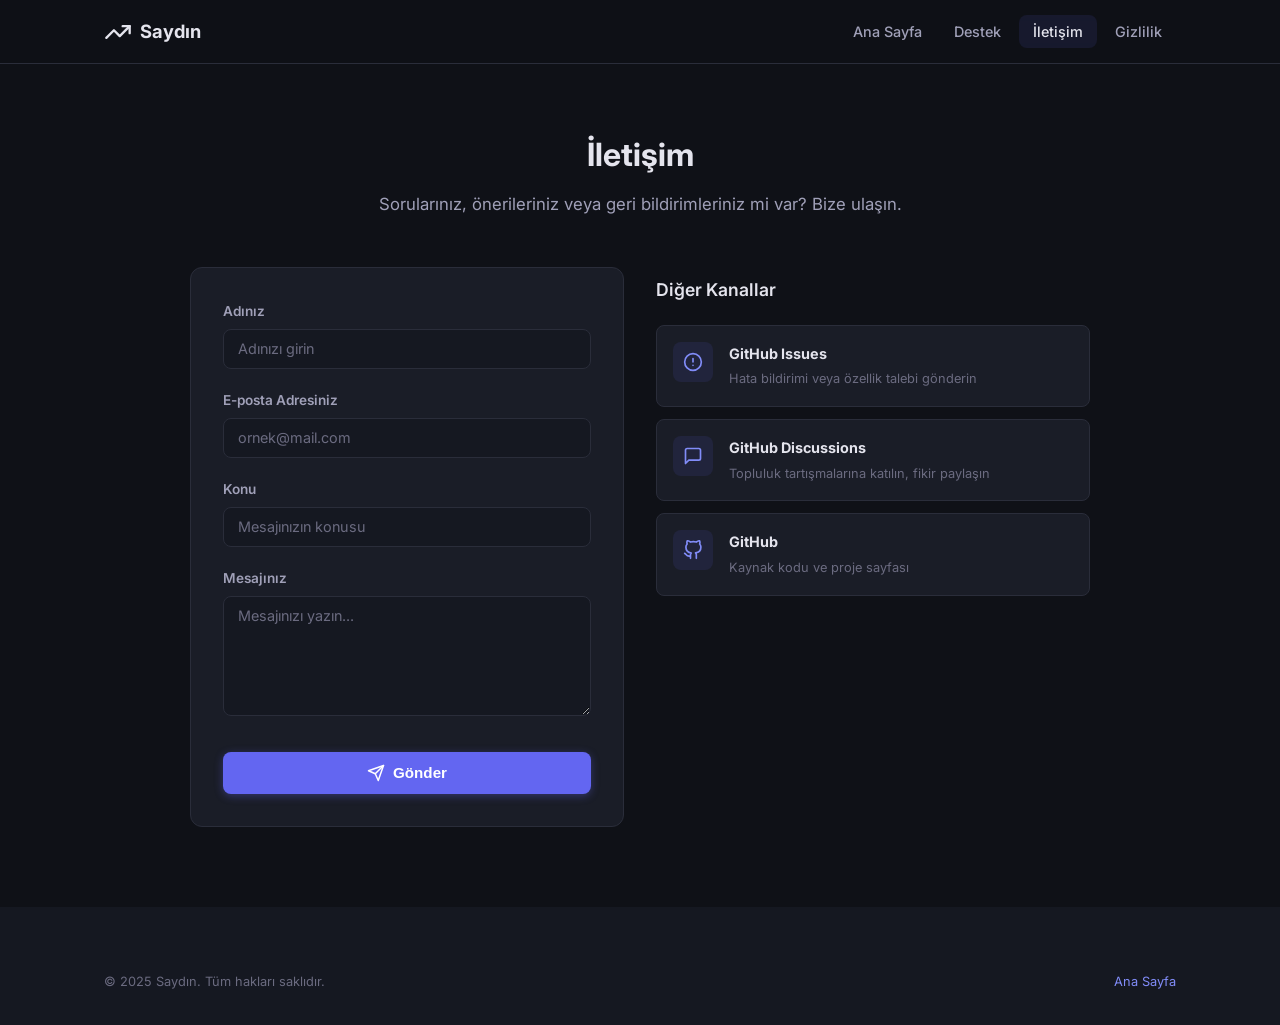
==== docs/contact.html @ 23b25874 "Fix typos and improve Turkish language consistency across documentation; add contact page with form " ====
<!DOCTYPE html>
<html lang="tr">
<head>
  <meta charset="UTF-8">
  <meta name="viewport" content="width=device-width, initial-scale=1.0">
  <title>İletişim — Saydın</title>
  <meta name="description" content="Saydın ile iletişime geçin. Sorularınız, önerileriniz ve geri bildirimleriniz için.">
  <link rel="stylesheet" href="css/style.css">
</head>
<body>

<nav class="navbar" role="navigation" aria-label="Ana navigasyon">
  <div class="container">
    <a href="index.html" class="nav-brand">
      <svg viewBox="0 0 24 24" fill="none" stroke="currentColor" stroke-width="2" stroke-linecap="round" stroke-linejoin="round"><polyline points="22 7 13.5 15.5 8.5 10.5 2 17"/><polyline points="16 7 22 7 22 13"/></svg>
      Saydın
    </a>
    <button class="nav-hamburger" aria-expanded="false" aria-label="Menü">
      <svg viewBox="0 0 24 24" fill="none" stroke="currentColor" stroke-width="2" stroke-linecap="round" stroke-linejoin="round"><line x1="3" y1="6" x2="21" y2="6"/><line x1="3" y1="12" x2="21" y2="12"/><line x1="3" y1="18" x2="21" y2="18"/></svg>
    </button>
    <ul class="nav-menu">
      <li><a href="index.html">Ana Sayfa</a></li>
      <li><a href="support.html">Destek</a></li>
      <li><a href="contact.html" class="active">İletişim</a></li>
      <li><a href="privacy-policy.html">Gizlilik</a></li>
    </ul>
  </div>
</nav>

<section class="contact">
  <div class="container">
    <div class="contact-header">
      <h1>İletişim</h1>
      <p>Sorularınız, önerileriniz veya geri bildirimleriniz mi var? Bize ulaşın.</p>
    </div>

    <div class="contact-grid">
      <!-- Form -->
      <div class="contact-form-card">
        <form id="contact-form" action="https://formspree.io/f/xzdyekjq" method="POST">
          <input type="hidden" name="_subject" id="form-subject" value="Saydın Contact Form">

          <div class="form-group">
            <label for="name">Adınız</label>
            <input type="text" id="name" name="name" required placeholder="Adınızı girin">
          </div>

          <div class="form-group">
            <label for="email">E-posta Adresiniz</label>
            <input type="email" id="email" name="email" required placeholder="ornek@mail.com">
          </div>

          <div class="form-group">
            <label for="subject">Konu</label>
            <input type="text" id="subject" name="subject" required placeholder="Mesajınızın konusu">
          </div>

          <div class="form-group">
            <label for="message">Mesajınız</label>
            <textarea id="message" name="message" rows="5" required placeholder="Mesajınızı yazın..."></textarea>
          </div>

          <button type="submit" class="btn btn-primary form-submit">
            <svg viewBox="0 0 24 24" fill="none" stroke="currentColor" stroke-width="2" stroke-linecap="round" stroke-linejoin="round"><line x1="22" y1="2" x2="11" y2="13"/><polygon points="22 2 15 22 11 13 2 9 22 2"/></svg>
            Gönder
          </button>

          <div id="form-status" class="form-status"></div>
        </form>
      </div>

      <!-- Kanallar -->
      <div class="contact-channels">
        <h3>Diğer Kanallar</h3>
        <div class="channel-list">
          <a href="https://github.com/cemililik/Saydin.Client/issues" target="_blank" rel="noopener" class="channel-item">
            <div class="channel-icon">
              <svg viewBox="0 0 24 24" fill="none" stroke="currentColor" stroke-width="2" stroke-linecap="round" stroke-linejoin="round"><circle cx="12" cy="12" r="10"/><line x1="12" y1="8" x2="12" y2="12"/><line x1="12" y1="16" x2="12.01" y2="16"/></svg>
            </div>
            <div class="channel-text">
              <strong>GitHub Issues</strong>
              <span>Hata bildirimi veya özellik talebi gönderin</span>
            </div>
          </a>

          <a href="https://github.com/cemililik/Saydin.Client/discussions" target="_blank" rel="noopener" class="channel-item">
            <div class="channel-icon">
              <svg viewBox="0 0 24 24" fill="none" stroke="currentColor" stroke-width="2" stroke-linecap="round" stroke-linejoin="round"><path d="M21 15a2 2 0 0 1-2 2H7l-4 4V5a2 2 0 0 1 2-2h14a2 2 0 0 1 2 2z"/></svg>
            </div>
            <div class="channel-text">
              <strong>GitHub Discussions</strong>
              <span>Topluluk tartışmalarına katılın, fikir paylaşın</span>
            </div>
          </a>

          <a href="https://github.com/cemililik/Saydin.Client" target="_blank" rel="noopener" class="channel-item">
            <div class="channel-icon">
              <svg viewBox="0 0 24 24" fill="none" stroke="currentColor" stroke-width="2" stroke-linecap="round" stroke-linejoin="round"><path d="M9 19c-5 1.5-5-2.5-7-3m14 6v-3.87a3.37 3.37 0 0 0-.94-2.61c3.14-.35 6.44-1.54 6.44-7A5.44 5.44 0 0 0 20 4.77 5.07 5.07 0 0 0 19.91 1S18.73.65 16 2.48a13.38 13.38 0 0 0-7 0C6.27.65 5.09 1 5.09 1A5.07 5.07 0 0 0 5 4.77a5.44 5.44 0 0 0-1.5 3.78c0 5.42 3.3 6.61 6.44 7A3.37 3.37 0 0 0 9 18.13V22"/></svg>
            </div>
            <div class="channel-text">
              <strong>GitHub</strong>
              <span>Kaynak kodu ve proje sayfası</span>
            </div>
          </a>
        </div>
      </div>
    </div>
  </div>
</section>

<footer class="footer">
  <div class="container">
    <div class="footer-bottom" style="margin-top:0; padding-top:0; border-top:none;">
      <span>&copy; 2025 Saydın. Tüm hakları saklıdır.</span>
      <span><a href="index.html">Ana Sayfa</a></span>
    </div>
  </div>
</footer>

<script src="js/main.js"></script>
</body>
</html>
---- docs/css/style.css ----
/* ============================================================
   Saydin — Site Stylesheet
   Dark-first, responsive, Inter font, Indigo accent
   ============================================================ */

/* --- Fonts ------------------------------------------------- */
@import url('https://fonts.googleapis.com/css2?family=Inter:wght@400;500;600;700&display=swap');

/* --- Design Tokens ----------------------------------------- */
:root {
  --primary: #6366f1;
  --primary-dark: #4f46e5;
  --primary-light: #818cf8;
  --accent: #f59e0b;
  --green: #22c55e;
  --red: #ef4444;

  --bg: #0f1117;
  --bg-alt: #151821;
  --bg-card: #1a1d27;
  --text: #e4e4ed;
  --text-secondary: #a0a0b8;
  --text-muted: #6b6b80;
  --border: #2a2d3a;

  --font: 'Inter', -apple-system, BlinkMacSystemFont, 'Segoe UI', Roboto, sans-serif;
  --max-width: 1120px;
  --radius: 12px;
  --radius-sm: 8px;
  --shadow: 0 1px 3px rgba(0,0,0,.2), 0 4px 12px rgba(0,0,0,.15);
  --shadow-lg: 0 4px 16px rgba(0,0,0,.25), 0 12px 40px rgba(0,0,0,.2);
  --transition: .25s cubic-bezier(.4,0,.2,1);
}

/* --- Reset ------------------------------------------------- */
*, *::before, *::after { margin: 0; padding: 0; box-sizing: border-box; }

html { scroll-behavior: smooth; }

body {
  font-family: var(--font);
  background: var(--bg);
  color: var(--text);
  line-height: 1.7;
  -webkit-font-smoothing: antialiased;
}

a { color: var(--primary-light); text-decoration: none; transition: color var(--transition); }
a:hover { color: var(--primary); }

img { max-width: 100%; height: auto; display: block; }

::selection { background: rgba(99,102,241,.3); color: #fff; }

/* --- Scrollbar --------------------------------------------- */
::-webkit-scrollbar { width: 6px; height: 6px; }
::-webkit-scrollbar-track { background: transparent; }
::-webkit-scrollbar-thumb { background: var(--border); border-radius: 3px; }
::-webkit-scrollbar-thumb:hover { background: var(--text-muted); }

/* --- Utilities --------------------------------------------- */
.container { max-width: var(--max-width); margin: 0 auto; padding: 0 1.5rem; }
.container-narrow { max-width: 720px; margin: 0 auto; padding: 0 1.5rem; }
.section { padding: 5rem 0; }
.section-alt { background: var(--bg-alt); }
.text-center { text-align: center; }
.text-gradient {
  background: linear-gradient(135deg, var(--primary), var(--accent));
  -webkit-background-clip: text;
  -webkit-text-fill-color: transparent;
  background-clip: text;
}
.sr-only {
  position: absolute; width: 1px; height: 1px; padding: 0;
  margin: -1px; overflow: hidden; clip: rect(0,0,0,0);
  white-space: nowrap; border-width: 0;
}

/* --- Section Header ---------------------------------------- */
.section-header { text-align: center; margin-bottom: 3.5rem; }
.section-header h2 { font-size: 2rem; font-weight: 700; margin-bottom: .75rem; }
.section-header p { color: var(--text-secondary); max-width: 560px; margin: 0 auto; font-size: 1.05rem; }

/* ============================================================
   NAVBAR
   ============================================================ */
.navbar {
  position: fixed; top: 0; left: 0; right: 0; z-index: 100;
  height: 64px;
  background: rgba(15,17,23,.85);
  backdrop-filter: blur(12px);
  -webkit-backdrop-filter: blur(12px);
  border-bottom: 1px solid var(--border);
  display: flex; align-items: center;
}
.navbar .container {
  display: flex; align-items: center; justify-content: space-between; width: 100%;
}
.nav-brand {
  display: flex; align-items: center; gap: .5rem;
  font-size: 1.15rem; font-weight: 700; color: var(--text);
  text-decoration: none;
}
.nav-brand:hover { color: var(--text); }
.nav-brand svg { width: 28px; height: 28px; }

.nav-menu { display: flex; align-items: center; gap: .25rem; list-style: none; }
.nav-menu a {
  padding: .5rem .875rem; border-radius: var(--radius-sm);
  color: var(--text-secondary); font-size: .9rem; font-weight: 500;
  transition: all var(--transition);
}
.nav-menu a:hover, .nav-menu a.active {
  color: var(--text); background: rgba(99,102,241,.1);
}

.nav-hamburger {
  display: none; background: none; border: none; cursor: pointer;
  color: var(--text); padding: .5rem;
}
.nav-hamburger svg { width: 24px; height: 24px; }

@media (max-width: 768px) {
  .nav-hamburger { display: flex; }
  .nav-menu {
    display: none; position: absolute; top: 64px; left: 0; right: 0;
    background: rgba(15,17,23,.97); backdrop-filter: blur(12px);
    flex-direction: column; padding: 1rem; gap: .25rem;
    border-bottom: 1px solid var(--border);
  }
  .nav-menu.open { display: flex; }
  .nav-menu a { width: 100%; padding: .75rem 1rem; }
}

/* ============================================================
   HERO
   ============================================================ */
.hero {
  text-align: center;
  padding: 10rem 1.5rem 6rem;
  position: relative; overflow: hidden;
}
.hero::before {
  content: ''; position: absolute; inset: 0;
  background: radial-gradient(circle at 50% 30%, rgba(99,102,241,.12), transparent 70%);
  pointer-events: none;
}
.hero-badge {
  display: inline-flex; align-items: center; gap: .5rem;
  padding: .375rem 1rem; border-radius: 999px;
  background: rgba(99,102,241,.1); border: 1px solid rgba(99,102,241,.25);
  font-size: .8rem; font-weight: 600; color: var(--primary-light);
  margin-bottom: 1.5rem;
}
.hero h1 {
  font-size: clamp(2.25rem, 5vw, 3.25rem);
  font-weight: 700; line-height: 1.2; margin-bottom: 1.25rem;
}
.hero-rotate {
  display: inline-block;
  transition: opacity .5s ease, transform .5s ease;
}
.hero-rotate.fade-out {
  opacity: 0;
  transform: translateY(-12px);
}
.hero-rotate.fade-in {
  opacity: 1;
  transform: translateY(0);
}
.hero .subtitle {
  color: var(--text-secondary); font-size: 1.15rem;
  max-width: 540px; margin: 0 auto 2.5rem;
}
.hero-actions {
  display: flex; gap: 1rem; justify-content: center; flex-wrap: wrap;
}

/* --- Buttons ----------------------------------------------- */
.btn {
  display: inline-flex; align-items: center; gap: .5rem;
  padding: .75rem 1.5rem; border-radius: var(--radius-sm);
  font-size: .95rem; font-weight: 600; border: none; cursor: pointer;
  transition: all var(--transition); text-decoration: none;
}
.btn-primary {
  background: var(--primary); color: #fff;
  box-shadow: 0 2px 8px rgba(99,102,241,.35);
}
.btn-primary:hover {
  background: var(--primary-dark); color: #fff;
  transform: translateY(-1px);
  box-shadow: 0 4px 16px rgba(99,102,241,.4);
}
.btn-secondary {
  background: var(--bg-card); color: var(--text);
  border: 1px solid var(--border);
}
.btn-secondary:hover {
  background: var(--bg-alt); color: var(--text);
  border-color: var(--primary); transform: translateY(-1px);
}
.btn svg { width: 18px; height: 18px; }

/* ============================================================
   FEATURE CARDS
   ============================================================ */
.features-grid {
  display: grid;
  grid-template-columns: repeat(3, 1fr);
  gap: 1.5rem;
}
.feature-card {
  background: var(--bg-card); border: 1px solid var(--border);
  border-radius: var(--radius); padding: 1.75rem;
  transition: all var(--transition);
}
.feature-card:hover {
  transform: translateY(-2px);
  box-shadow: var(--shadow);
  border-color: rgba(99,102,241,.3);
}
.feature-icon {
  width: 48px; height: 48px; border-radius: var(--radius-sm);
  background: rgba(99,102,241,.1);
  display: flex; align-items: center; justify-content: center;
  margin-bottom: 1rem; color: var(--primary-light);
}
.feature-icon svg { width: 24px; height: 24px; }
.feature-card h3 { font-size: 1.05rem; font-weight: 600; margin-bottom: .5rem; }
.feature-card p { color: var(--text-secondary); font-size: .9rem; margin: 0; }

@media (max-width: 900px) { .features-grid { grid-template-columns: repeat(2, 1fr); } }
@media (max-width: 560px) { .features-grid { grid-template-columns: 1fr; } }

/* ============================================================
   STATS ROW
   ============================================================ */
.stats-row {
  display: flex; justify-content: center; gap: 3rem; flex-wrap: wrap;
  padding: 3rem 0;
}
.stat-item { text-align: center; }
.stat-value {
  font-size: 2rem; font-weight: 700; color: var(--primary-light);
  line-height: 1.2;
}
.stat-label { color: var(--text-muted); font-size: .85rem; margin-top: .25rem; }

/* ============================================================
   HOW IT WORKS
   ============================================================ */
.steps-grid {
  display: grid; grid-template-columns: repeat(4, 1fr); gap: 2rem;
}
.step-card { text-align: center; }
.step-number {
  width: 40px; height: 40px; border-radius: 50%;
  background: rgba(99,102,241,.15); color: var(--primary-light);
  display: inline-flex; align-items: center; justify-content: center;
  font-size: 1rem; font-weight: 700; margin-bottom: 1rem;
}
.step-card h3 { font-size: .95rem; font-weight: 600; margin-bottom: .5rem; }
.step-card p { color: var(--text-secondary); font-size: .85rem; }

@media (max-width: 768px) { .steps-grid { grid-template-columns: repeat(2, 1fr); } }
@media (max-width: 480px) { .steps-grid { grid-template-columns: 1fr; } }

/* ============================================================
   CTA SECTION
   ============================================================ */
.cta-card {
  background: var(--bg-card); border: 1px solid var(--border);
  border-radius: var(--radius); padding: 3rem;
  max-width: 640px; margin: 0 auto; text-align: center;
}
.cta-card h2 { font-size: 1.75rem; font-weight: 700; margin-bottom: .75rem; }
.cta-card p { color: var(--text-secondary); margin-bottom: 2rem; }

/* ============================================================
   FOOTER
   ============================================================ */
.footer { background: var(--bg-alt); padding: 4rem 0 2rem; }
.footer-grid {
  display: grid; grid-template-columns: 2fr 1fr 1fr 1fr; gap: 2rem;
}
.footer-brand { max-width: 280px; }
.footer-brand-name {
  display: flex; align-items: center; gap: .5rem;
  font-size: 1.1rem; font-weight: 700; margin-bottom: .75rem; color: var(--text);
}
.footer-brand-name svg { width: 24px; height: 24px; }
.footer-brand p { color: var(--text-muted); font-size: .85rem; }
.footer-col h4 {
  font-size: .8rem; font-weight: 600; text-transform: uppercase;
  letter-spacing: .05em; color: var(--text-muted); margin-bottom: 1rem;
}
.footer-col a {
  display: block; color: var(--text-secondary); font-size: .9rem;
  padding: .25rem 0; transition: color var(--transition);
}
.footer-col a:hover { color: var(--text); }
.footer-bottom {
  display: flex; justify-content: space-between; align-items: center;
  margin-top: 3rem; padding-top: 1.5rem; border-top: 1px solid var(--border);
  font-size: .8rem; color: var(--text-muted);
}

@media (max-width: 768px) {
  .footer-grid { grid-template-columns: 1fr 1fr; }
  .footer-brand { grid-column: span 2; max-width: 100%; }
  .footer-bottom { flex-direction: column; gap: .5rem; text-align: center; }
}
@media (max-width: 480px) {
  .footer-grid { grid-template-columns: 1fr; }
  .footer-brand { grid-column: span 1; }
}

/* ============================================================
   LEGAL PAGES (Privacy, Terms, Support)
   ============================================================ */
.legal-page { padding: 8rem 0 5rem; }
.legal-page .back {
  display: inline-flex; align-items: center; gap: .375rem;
  font-size: .9rem; color: var(--text-secondary); margin-bottom: 2rem;
}
.legal-page .back:hover { color: var(--primary-light); }
.legal-page h1 { font-size: 2rem; font-weight: 700; margin-bottom: .5rem; }
.legal-page .updated {
  color: var(--text-muted); font-size: .875rem;
  padding-bottom: 1.5rem; border-bottom: 1px solid var(--border);
  margin-bottom: 2rem;
}
.legal-page h2 {
  font-size: 1.15rem; font-weight: 600; margin-top: 2.5rem; margin-bottom: .75rem;
  color: var(--primary-light);
}
.legal-page p, .legal-page li { color: var(--text-secondary); margin-bottom: .75rem; }
.legal-page ul { padding-left: 1.5rem; }
.legal-page li { margin-bottom: .5rem; }
.legal-page table { width: 100%; border-collapse: collapse; margin: 1rem 0; }
.legal-page th, .legal-page td {
  text-align: left; padding: .625rem .75rem;
  border-bottom: 1px solid var(--border); font-size: .9rem;
}
.legal-page th { color: var(--text); font-weight: 600; }
.legal-page td { color: var(--text-secondary); }

.highlight-box {
  background: var(--bg-card); border: 1px solid var(--border);
  border-radius: var(--radius-sm); padding: 1rem 1.25rem;
  margin: 1rem 0;
}
.highlight-box strong { color: var(--text); }

/* FAQ */
.faq-item {
  background: var(--bg-card); border: 1px solid var(--border);
  border-radius: var(--radius-sm); padding: 1.25rem 1.5rem; margin: .75rem 0;
  transition: border-color var(--transition);
}
.faq-item:hover { border-color: rgba(99,102,241,.3); }
.faq-item strong { color: var(--text); display: block; margin-bottom: .5rem; font-size: .95rem; }
.faq-item p { margin: 0; font-size: .9rem; }

/* Contact card */
.contact-card {
  background: var(--bg-card); border: 1px solid var(--border);
  border-radius: var(--radius); padding: 2rem; text-align: center;
  margin: 1.5rem 0;
}
.contact-card .email {
  display: inline-block; margin-top: .75rem;
  font-size: 1.15rem; font-weight: 600; color: var(--primary-light);
}

/* ============================================================
   CONTACT PAGE
   ============================================================ */
.contact { padding: 8rem 0 5rem; }
.contact-header { text-align: center; margin-bottom: 3rem; }
.contact-header h1 { font-size: 2rem; font-weight: 700; margin-bottom: .5rem; }
.contact-header p { color: var(--text-secondary); font-size: 1.05rem; }

.contact-grid {
  display: grid; grid-template-columns: 1fr 1fr; gap: 2rem;
  max-width: 900px; margin: 0 auto;
}

.contact-form-card {
  background: var(--bg-card); border: 1px solid var(--border);
  border-radius: var(--radius); padding: 2rem;
}

.form-group { margin-bottom: 1.25rem; }
.form-group label {
  display: block; font-size: .85rem; font-weight: 600;
  color: var(--text-secondary); margin-bottom: .375rem;
}
.form-group input,
.form-group textarea,
.form-group select {
  width: 100%; padding: .65rem .875rem; font-size: .9rem;
  font-family: var(--font); color: var(--text);
  background: var(--bg-alt); border: 1px solid var(--border);
  border-radius: var(--radius-sm); transition: all var(--transition);
}
.form-group input:focus,
.form-group textarea:focus {
  outline: none; border-color: var(--primary);
  box-shadow: 0 0 0 3px rgba(99,102,241,.15);
}
.form-group input::placeholder,
.form-group textarea::placeholder { color: var(--text-muted); }
.form-group textarea { min-height: 120px; resize: vertical; }

.form-submit { width: 100%; justify-content: center; margin-top: .5rem; }
.form-submit:disabled { opacity: .6; cursor: not-allowed; }

.form-status {
  display: none; margin-top: 1rem; padding: .75rem 1rem;
  border-radius: var(--radius-sm); font-size: .9rem; text-align: center;
}
.form-status.success {
  display: block; background: rgba(34,197,94,.1);
  border: 1px solid rgba(34,197,94,.3); color: var(--green);
}
.form-status.error {
  display: block; background: rgba(239,68,68,.1);
  border: 1px solid rgba(239,68,68,.3); color: var(--red);
}

.contact-channels { padding-top: .5rem; }
.contact-channels h3 { font-size: 1.1rem; font-weight: 600; margin-bottom: 1.25rem; }

.channel-list { display: flex; flex-direction: column; gap: .75rem; }
.channel-item {
  display: flex; align-items: flex-start; gap: 1rem;
  padding: 1rem; background: var(--bg-card); border: 1px solid var(--border);
  border-radius: var(--radius-sm); text-decoration: none;
  transition: all var(--transition);
}
.channel-item:hover {
  border-color: rgba(99,102,241,.3); transform: translateY(-1px);
  box-shadow: var(--shadow);
}
.channel-icon {
  width: 40px; height: 40px; flex-shrink: 0;
  background: rgba(99,102,241,.1); border-radius: var(--radius-sm);
  display: flex; align-items: center; justify-content: center;
  color: var(--primary-light);
}
.channel-icon svg { width: 20px; height: 20px; }
.channel-text { display: flex; flex-direction: column; gap: .125rem; }
.channel-text strong { font-size: .9rem; color: var(--text); }
.channel-text span { font-size: .8rem; color: var(--text-muted); }

@media (max-width: 768px) {
  .contact-grid { grid-template-columns: 1fr; }
}
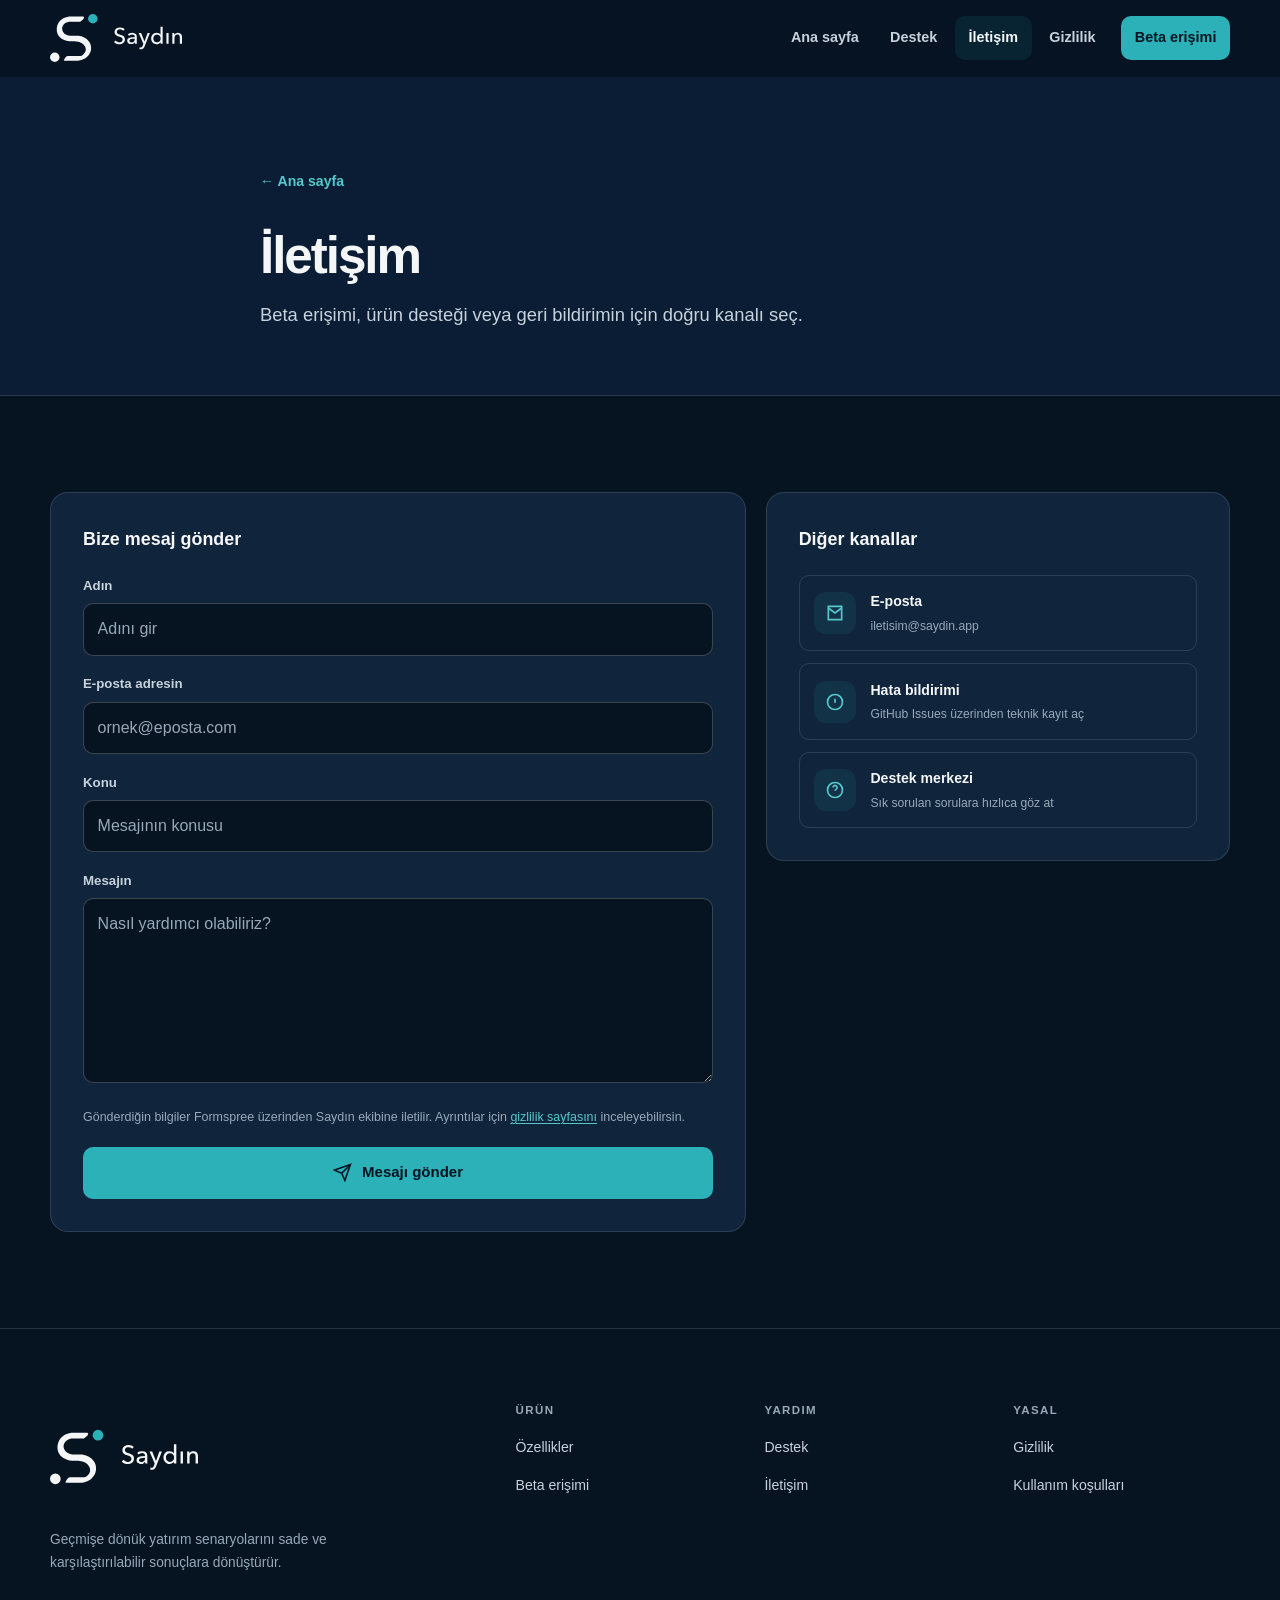
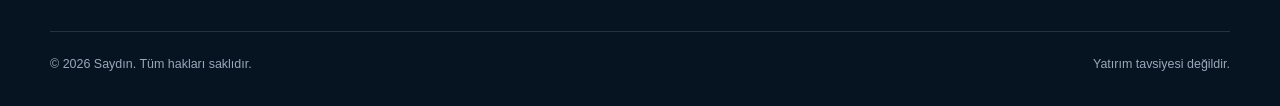
==== commit 09db2ddd: "feat: refresh website with production brand" ====
--- a/docs/contact.html
+++ b/docs/contact.html
@@ -1,122 +1,66 @@
 <!DOCTYPE html>
 <html lang="tr">
 <head>
-  <meta charset="UTF-8">
-  <meta name="viewport" content="width=device-width, initial-scale=1.0">
+  <meta charset="utf-8">
+  <meta name="viewport" content="width=device-width, initial-scale=1">
   <title>İletişim — Saydın</title>
-  <meta name="description" content="Saydın ile iletişime geçin. Sorularınız, önerileriniz ve geri bildirimleriniz için.">
+  <meta name="description" content="Saydın beta erişimi, ürün desteği ve geri bildirim için iletişim kanalları.">
+  <meta name="theme-color" content="#0B1D34">
+  <meta name="color-scheme" content="dark">
+  <link rel="canonical" href="https://cemililik.github.io/Saydin/contact.html">
+  <link rel="icon" href="assets/brand/saydin-symbol-fullcolor.svg" type="image/svg+xml">
   <link rel="stylesheet" href="css/style.css">
+  <script src="js/main.js" defer></script>
 </head>
 <body>
+  <a class="skip-link" href="#main-content">Ana içeriğe geç</a>
+  <header class="site-header">
+    <nav class="navbar" aria-label="Ana navigasyon">
+      <div class="container">
+        <a href="index.html" class="nav-brand" aria-label="Saydın ana sayfa"><img src="assets/brand/saydin-logo-horizontal-dark.svg" alt="Saydın" width="305" height="112"></a>
+        <button class="nav-toggle" type="button" aria-expanded="false" aria-controls="primary-navigation" aria-label="Menüyü aç veya kapat"><span class="nav-toggle-lines" aria-hidden="true"></span></button>
+        <ul class="nav-menu" id="primary-navigation">
+          <li><a href="index.html">Ana sayfa</a></li><li><a href="support.html">Destek</a></li><li><a href="contact.html" aria-current="page">İletişim</a></li><li><a href="privacy-policy.html">Gizlilik</a></li><li><a class="nav-cta" href="contact.html?subject=Beta%20eri%C5%9Fimi">Beta erişimi</a></li>
+        </ul>
+      </div>
+    </nav>
+  </header>
 
-<nav class="navbar" role="navigation" aria-label="Ana navigasyon">
-  <div class="container">
-    <a href="index.html" class="nav-brand">
-      <svg viewBox="0 0 24 24" fill="none" stroke="currentColor" stroke-width="2" stroke-linecap="round" stroke-linejoin="round"><polyline points="22 7 13.5 15.5 8.5 10.5 2 17"/><polyline points="16 7 22 7 22 13"/></svg>
-      Saydın
-    </a>
-    <button class="nav-hamburger" aria-expanded="false" aria-label="Menü">
-      <svg viewBox="0 0 24 24" fill="none" stroke="currentColor" stroke-width="2" stroke-linecap="round" stroke-linejoin="round"><line x1="3" y1="6" x2="21" y2="6"/><line x1="3" y1="12" x2="21" y2="12"/><line x1="3" y1="18" x2="21" y2="18"/></svg>
-    </button>
-    <ul class="nav-menu">
-      <li><a href="index.html">Ana Sayfa</a></li>
-      <li><a href="support.html">Destek</a></li>
-      <li><a href="contact.html" class="active">İletişim</a></li>
-      <li><a href="privacy-policy.html">Gizlilik</a></li>
-    </ul>
-  </div>
-</nav>
+  <main id="main-content">
+    <section class="page-hero" aria-labelledby="page-title">
+      <div class="container-narrow"><a class="back-link" href="index.html">← Ana sayfa</a><h1 id="page-title">İletişim</h1><p>Beta erişimi, ürün desteği veya geri bildirimin için doğru kanalı seç.</p></div>
+    </section>
 
-<section class="contact">
-  <div class="container">
-    <div class="contact-header">
-      <h1>İletişim</h1>
-      <p>Sorularınız, önerileriniz veya geri bildirimleriniz mi var? Bize ulaşın.</p>
-    </div>
-
-    <div class="contact-grid">
-      <!-- Form -->
-      <div class="contact-form-card">
-        <form id="contact-form" action="https://formspree.io/f/xzdyekjq" method="POST">
-          <input type="hidden" name="_subject" id="form-subject" value="Saydın Contact Form">
-
-          <div class="form-group">
-            <label for="name">Adınız</label>
-            <input type="text" id="name" name="name" required placeholder="Adınızı girin">
+    <section class="contact-page">
+      <div class="container">
+        <div class="contact-grid">
+          <div class="contact-form-card">
+            <h2>Bize mesaj gönder</h2>
+            <form id="contact-form" action="https://formspree.io/f/xzdyekjq" method="post">
+              <input type="hidden" name="_subject" id="form-subject" value="Saydın iletişim formu">
+              <div class="form-group"><label for="name">Adın</label><input type="text" id="name" name="name" autocomplete="name" maxlength="80" required placeholder="Adını gir"></div>
+              <div class="form-group"><label for="email">E-posta adresin</label><input type="email" id="email" name="email" autocomplete="email" maxlength="160" required placeholder="ornek@eposta.com"></div>
+              <div class="form-group"><label for="subject">Konu</label><input type="text" id="subject" name="subject" maxlength="120" required placeholder="Mesajının konusu"></div>
+              <div class="form-group"><label for="message">Mesajın</label><textarea id="message" name="message" rows="6" maxlength="3000" required placeholder="Nasıl yardımcı olabiliriz?"></textarea></div>
+              <p class="form-note">Gönderdiğin bilgiler Formspree üzerinden Saydın ekibine iletilir. Ayrıntılar için <a href="privacy-policy.html">gizlilik sayfasını</a> inceleyebilirsin.</p>
+              <button type="submit" class="btn btn-primary form-submit"><svg viewBox="0 0 24 24" fill="none" stroke="currentColor" stroke-width="2" aria-hidden="true"><path d="m22 2-7 20-4-9-9-4Z"/><path d="M22 2 11 13"/></svg><span class="button-label">Mesajı gönder</span></button>
+              <div id="form-status" class="form-status" role="status" aria-live="polite" hidden></div>
+            </form>
           </div>
 
-          <div class="form-group">
-            <label for="email">E-posta Adresiniz</label>
-            <input type="email" id="email" name="email" required placeholder="ornek@mail.com">
-          </div>
-
-          <div class="form-group">
-            <label for="subject">Konu</label>
-            <input type="text" id="subject" name="subject" required placeholder="Mesajınızın konusu">
-          </div>
-
-          <div class="form-group">
-            <label for="message">Mesajınız</label>
-            <textarea id="message" name="message" rows="5" required placeholder="Mesajınızı yazın..."></textarea>
-          </div>
-
-          <button type="submit" class="btn btn-primary form-submit">
-            <svg viewBox="0 0 24 24" fill="none" stroke="currentColor" stroke-width="2" stroke-linecap="round" stroke-linejoin="round"><line x1="22" y1="2" x2="11" y2="13"/><polygon points="22 2 15 22 11 13 2 9 22 2"/></svg>
-            Gönder
-          </button>
-
-          <div id="form-status" class="form-status"></div>
-        </form>
-      </div>
-
-      <!-- Kanallar -->
-      <div class="contact-channels">
-        <h3>Diğer Kanallar</h3>
-        <div class="channel-list">
-          <a href="https://github.com/cemililik/Saydin.Client/issues" target="_blank" rel="noopener" class="channel-item">
-            <div class="channel-icon">
-              <svg viewBox="0 0 24 24" fill="none" stroke="currentColor" stroke-width="2" stroke-linecap="round" stroke-linejoin="round"><circle cx="12" cy="12" r="10"/><line x1="12" y1="8" x2="12" y2="12"/><line x1="12" y1="16" x2="12.01" y2="16"/></svg>
+          <aside class="contact-channels" aria-labelledby="channels-title">
+            <h2 id="channels-title">Diğer kanallar</h2>
+            <div class="channel-list">
+              <a href="mailto:iletisim@saydin.app" class="channel-item"><span class="channel-icon"><svg viewBox="0 0 24 24" fill="none" stroke="currentColor" stroke-width="2" aria-hidden="true"><path d="M4 4h16v16H4z"/><path d="m4 6 8 6 8-6"/></svg></span><span class="channel-text"><strong>E-posta</strong><span>iletisim@saydin.app</span></span></a>
+              <a href="https://github.com/cemililik/Saydin.Client/issues" target="_blank" rel="noopener noreferrer" class="channel-item"><span class="channel-icon"><svg viewBox="0 0 24 24" fill="none" stroke="currentColor" stroke-width="2" aria-hidden="true"><circle cx="12" cy="12" r="9"/><path d="M12 8v5m0 3h.01"/></svg></span><span class="channel-text"><strong>Hata bildirimi</strong><span>GitHub Issues üzerinden teknik kayıt aç</span></span></a>
+              <a href="support.html" class="channel-item"><span class="channel-icon"><svg viewBox="0 0 24 24" fill="none" stroke="currentColor" stroke-width="2" aria-hidden="true"><circle cx="12" cy="12" r="9"/><path d="M9.7 9a2.4 2.4 0 1 1 3.8 1.9c-.9.6-1.5 1.1-1.5 2.1m0 3h.01"/></svg></span><span class="channel-text"><strong>Destek merkezi</strong><span>Sık sorulan sorulara hızlıca göz at</span></span></a>
             </div>
-            <div class="channel-text">
-              <strong>GitHub Issues</strong>
-              <span>Hata bildirimi veya özellik talebi gönderin</span>
-            </div>
-          </a>
-
-          <a href="https://github.com/cemililik/Saydin.Client/discussions" target="_blank" rel="noopener" class="channel-item">
-            <div class="channel-icon">
-              <svg viewBox="0 0 24 24" fill="none" stroke="currentColor" stroke-width="2" stroke-linecap="round" stroke-linejoin="round"><path d="M21 15a2 2 0 0 1-2 2H7l-4 4V5a2 2 0 0 1 2-2h14a2 2 0 0 1 2 2z"/></svg>
-            </div>
-            <div class="channel-text">
-              <strong>GitHub Discussions</strong>
-              <span>Topluluk tartışmalarına katılın, fikir paylaşın</span>
-            </div>
-          </a>
-
-          <a href="https://github.com/cemililik/Saydin.Client" target="_blank" rel="noopener" class="channel-item">
-            <div class="channel-icon">
-              <svg viewBox="0 0 24 24" fill="none" stroke="currentColor" stroke-width="2" stroke-linecap="round" stroke-linejoin="round"><path d="M9 19c-5 1.5-5-2.5-7-3m14 6v-3.87a3.37 3.37 0 0 0-.94-2.61c3.14-.35 6.44-1.54 6.44-7A5.44 5.44 0 0 0 20 4.77 5.07 5.07 0 0 0 19.91 1S18.73.65 16 2.48a13.38 13.38 0 0 0-7 0C6.27.65 5.09 1 5.09 1A5.07 5.07 0 0 0 5 4.77a5.44 5.44 0 0 0-1.5 3.78c0 5.42 3.3 6.61 6.44 7A3.37 3.37 0 0 0 9 18.13V22"/></svg>
-            </div>
-            <div class="channel-text">
-              <strong>GitHub</strong>
-              <span>Kaynak kodu ve proje sayfası</span>
-            </div>
-          </a>
+          </aside>
         </div>
       </div>
-    </div>
-  </div>
-</section>
+    </section>
+  </main>
 
-<footer class="footer">
-  <div class="container">
-    <div class="footer-bottom" style="margin-top:0; padding-top:0; border-top:none;">
-      <span>&copy; 2025 Saydın. Tüm hakları saklıdır.</span>
-      <span><a href="index.html">Ana Sayfa</a></span>
-    </div>
-  </div>
-</footer>
-
-<script src="js/main.js"></script>
+  <footer class="footer"><div class="container"><div class="footer-grid"><div class="footer-brand"><img src="assets/brand/saydin-logo-horizontal-dark.svg" alt="Saydın" width="305" height="112"><p>Geçmişe dönük yatırım senaryolarını sade ve karşılaştırılabilir sonuçlara dönüştürür.</p></div><div class="footer-col"><h2>Ürün</h2><a href="index.html#ozellikler">Özellikler</a><a href="contact.html?subject=Beta%20eri%C5%9Fimi">Beta erişimi</a></div><div class="footer-col"><h2>Yardım</h2><a href="support.html">Destek</a><a href="contact.html">İletişim</a></div><div class="footer-col"><h2>Yasal</h2><a href="privacy-policy.html">Gizlilik</a><a href="terms.html">Kullanım koşulları</a></div></div><div class="footer-bottom"><span>© <span data-current-year>2026</span> Saydın. Tüm hakları saklıdır.</span><span>Yatırım tavsiyesi değildir.</span></div></div></footer>
 </body>
 </html>
--- a/docs/css/style.css
+++ b/docs/css/style.css
@@ -1,460 +1,1070 @@
 /* ============================================================
-   Saydin — Site Stylesheet
-   Dark-first, responsive, Inter font, Indigo accent
+   Saydın — Web identity and UI system
+   Approved palette: navy #0B1D34, teal #2CB1B8, off-white #F5F6F7
    ============================================================ */
 
-/* --- Fonts ------------------------------------------------- */
-@import url('https://fonts.googleapis.com/css2?family=Inter:wght@400;500;600;700&display=swap');
-
-/* --- Design Tokens ----------------------------------------- */
 :root {
-  --primary: #6366f1;
-  --primary-dark: #4f46e5;
-  --primary-light: #818cf8;
-  --accent: #f59e0b;
-  --green: #22c55e;
-  --red: #ef4444;
-
-  --bg: #0f1117;
-  --bg-alt: #151821;
-  --bg-card: #1a1d27;
-  --text: #e4e4ed;
-  --text-secondary: #a0a0b8;
-  --text-muted: #6b6b80;
-  --border: #2a2d3a;
-
-  --font: 'Inter', -apple-system, BlinkMacSystemFont, 'Segoe UI', Roboto, sans-serif;
-  --max-width: 1120px;
-  --radius: 12px;
-  --radius-sm: 8px;
-  --shadow: 0 1px 3px rgba(0,0,0,.2), 0 4px 12px rgba(0,0,0,.15);
-  --shadow-lg: 0 4px 16px rgba(0,0,0,.25), 0 12px 40px rgba(0,0,0,.2);
-  --transition: .25s cubic-bezier(.4,0,.2,1);
-}
-
-/* --- Reset ------------------------------------------------- */
-*, *::before, *::after { margin: 0; padding: 0; box-sizing: border-box; }
-
-html { scroll-behavior: smooth; }
+  color-scheme: dark;
+  --navy-950: #061321;
+  --navy-900: #0b1d34;
+  --navy-800: #102844;
+  --navy-700: #193956;
+  --teal-500: #2cb1b8;
+  --teal-400: #58c7cc;
+  --off-white: #f5f6f7;
+  --text: #f5f6f7;
+  --text-soft: #c7d2dc;
+  --text-muted: #98a9b9;
+  --ink: #0b1d34;
+  --ink-soft: #4b6074;
+  --surface: #10243b;
+  --surface-raised: #142c47;
+  --surface-light: #f5f6f7;
+  --line: rgba(245, 246, 247, 0.13);
+  --line-strong: rgba(245, 246, 247, 0.22);
+  --focus: #75d9dd;
+  --danger: #ff8b87;
+  --font: Inter, ui-sans-serif, -apple-system, BlinkMacSystemFont, "Segoe UI", sans-serif;
+  --max-width: 1180px;
+  --content-width: 760px;
+  --radius-sm: 10px;
+  --radius: 18px;
+  --radius-lg: 28px;
+  --shadow-sm: 0 10px 30px rgba(2, 12, 22, 0.2);
+  --shadow-lg: 0 26px 70px rgba(2, 12, 22, 0.34);
+  --ease: 180ms ease;
+}
+
+*, *::before, *::after { box-sizing: border-box; }
+
+html {
+  scroll-behavior: smooth;
+  scroll-padding-top: 96px;
+}
 
 body {
+  margin: 0;
+  min-width: 320px;
+  background: var(--navy-950);
+  color: var(--text);
   font-family: var(--font);
-  background: var(--bg);
-  color: var(--text);
-  line-height: 1.7;
+  font-size: 16px;
+  line-height: 1.65;
   -webkit-font-smoothing: antialiased;
-}
-
-a { color: var(--primary-light); text-decoration: none; transition: color var(--transition); }
-a:hover { color: var(--primary); }
-
-img { max-width: 100%; height: auto; display: block; }
-
-::selection { background: rgba(99,102,241,.3); color: #fff; }
-
-/* --- Scrollbar --------------------------------------------- */
-::-webkit-scrollbar { width: 6px; height: 6px; }
-::-webkit-scrollbar-track { background: transparent; }
-::-webkit-scrollbar-thumb { background: var(--border); border-radius: 3px; }
-::-webkit-scrollbar-thumb:hover { background: var(--text-muted); }
-
-/* --- Utilities --------------------------------------------- */
-.container { max-width: var(--max-width); margin: 0 auto; padding: 0 1.5rem; }
-.container-narrow { max-width: 720px; margin: 0 auto; padding: 0 1.5rem; }
-.section { padding: 5rem 0; }
-.section-alt { background: var(--bg-alt); }
-.text-center { text-align: center; }
-.text-gradient {
-  background: linear-gradient(135deg, var(--primary), var(--accent));
-  -webkit-background-clip: text;
-  -webkit-text-fill-color: transparent;
-  background-clip: text;
-}
-.sr-only {
-  position: absolute; width: 1px; height: 1px; padding: 0;
-  margin: -1px; overflow: hidden; clip: rect(0,0,0,0);
-  white-space: nowrap; border-width: 0;
-}
-
-/* --- Section Header ---------------------------------------- */
-.section-header { text-align: center; margin-bottom: 3.5rem; }
-.section-header h2 { font-size: 2rem; font-weight: 700; margin-bottom: .75rem; }
-.section-header p { color: var(--text-secondary); max-width: 560px; margin: 0 auto; font-size: 1.05rem; }
-
-/* ============================================================
-   NAVBAR
-   ============================================================ */
-.navbar {
-  position: fixed; top: 0; left: 0; right: 0; z-index: 100;
-  height: 64px;
-  background: rgba(15,17,23,.85);
-  backdrop-filter: blur(12px);
-  -webkit-backdrop-filter: blur(12px);
-  border-bottom: 1px solid var(--border);
-  display: flex; align-items: center;
-}
+  text-rendering: optimizeLegibility;
+}
+
+body.menu-open { overflow: hidden; }
+main { overflow: hidden; }
+img, svg { display: block; max-width: 100%; }
+button, input, textarea, select { font: inherit; }
+
+a {
+  color: var(--teal-400);
+  text-decoration-thickness: 1px;
+  text-underline-offset: 0.2em;
+}
+
+a:hover { color: var(--off-white); }
+
+:focus-visible {
+  outline: 3px solid var(--focus);
+  outline-offset: 4px;
+}
+
+::selection {
+  background: var(--teal-500);
+  color: var(--navy-950);
+}
+
+.container {
+  width: min(100% - 3rem, var(--max-width));
+  margin-inline: auto;
+}
+
+.container-narrow {
+  width: min(100% - 3rem, var(--content-width));
+  margin-inline: auto;
+}
+
+.skip-link {
+  position: fixed;
+  top: 0.75rem;
+  left: 0.75rem;
+  z-index: 999;
+  transform: translateY(-160%);
+  border-radius: var(--radius-sm);
+  background: var(--off-white);
+  color: var(--ink);
+  font-weight: 700;
+  padding: 0.75rem 1rem;
+  transition: transform var(--ease);
+}
+
+.skip-link:focus { transform: translateY(0); }
+
+.eyebrow {
+  display: inline-flex;
+  align-items: center;
+  gap: 0.6rem;
+  margin: 0 0 1.25rem;
+  color: var(--teal-400);
+  font-size: 0.78rem;
+  font-weight: 750;
+  letter-spacing: 0.13em;
+  line-height: 1.3;
+  text-transform: uppercase;
+}
+
+.eyebrow::before {
+  width: 1.8rem;
+  height: 2px;
+  background: var(--teal-500);
+  content: "";
+}
+
+.section { padding-block: clamp(4.5rem, 9vw, 7rem); }
+
+.section-muted {
+  background: var(--navy-900);
+  border-block: 1px solid var(--line);
+}
+
+.section-heading {
+  max-width: 720px;
+  margin-bottom: clamp(2.5rem, 5vw, 4rem);
+}
+
+.section-heading.centered {
+  margin-inline: auto;
+  text-align: center;
+}
+
+.section-heading .eyebrow { margin-bottom: 1rem; }
+.section-heading.centered .eyebrow::before { display: none; }
+
+.section-heading h2, .page-hero h1, .contact-header h1 {
+  margin: 0;
+  color: var(--off-white);
+  font-size: clamp(2rem, 4vw, 3.25rem);
+  letter-spacing: -0.04em;
+  line-height: 1.1;
+}
+
+.section-heading p, .page-hero p, .contact-header p {
+  margin: 1rem 0 0;
+  color: var(--text-soft);
+  font-size: clamp(1rem, 2vw, 1.15rem);
+}
+
+/* Header ----------------------------------------------------- */
+.site-header {
+  position: fixed;
+  inset: 0 0 auto;
+  z-index: 100;
+  border-bottom: 1px solid transparent;
+  background: rgba(6, 19, 33, 0.92);
+  -webkit-backdrop-filter: blur(18px);
+  backdrop-filter: blur(18px);
+  transition: border-color var(--ease), background var(--ease);
+}
+
+.site-header.scrolled {
+  border-bottom-color: var(--line);
+  background: rgba(6, 19, 33, 0.98);
+}
+
+.navbar { min-height: 76px; }
+
 .navbar .container {
-  display: flex; align-items: center; justify-content: space-between; width: 100%;
-}
+  display: flex;
+  min-height: inherit;
+  align-items: center;
+  justify-content: space-between;
+  gap: 2rem;
+}
+
 .nav-brand {
-  display: flex; align-items: center; gap: .5rem;
-  font-size: 1.15rem; font-weight: 700; color: var(--text);
+  display: inline-flex;
+  flex: 0 0 auto;
+  align-items: center;
+  border-radius: 8px;
+  color: var(--off-white);
   text-decoration: none;
 }
-.nav-brand:hover { color: var(--text); }
-.nav-brand svg { width: 28px; height: 28px; }
-
-.nav-menu { display: flex; align-items: center; gap: .25rem; list-style: none; }
+
+.nav-brand img { width: 132px; height: auto; }
+
+.nav-menu {
+  display: flex;
+  align-items: center;
+  gap: 0.25rem;
+  margin: 0;
+  padding: 0;
+  list-style: none;
+}
+
 .nav-menu a {
-  padding: .5rem .875rem; border-radius: var(--radius-sm);
-  color: var(--text-secondary); font-size: .9rem; font-weight: 500;
-  transition: all var(--transition);
-}
-.nav-menu a:hover, .nav-menu a.active {
-  color: var(--text); background: rgba(99,102,241,.1);
-}
-
-.nav-hamburger {
-  display: none; background: none; border: none; cursor: pointer;
-  color: var(--text); padding: .5rem;
-}
-.nav-hamburger svg { width: 24px; height: 24px; }
-
-@media (max-width: 768px) {
-  .nav-hamburger { display: flex; }
+  display: inline-flex;
+  min-height: 44px;
+  align-items: center;
+  border-radius: var(--radius-sm);
+  color: var(--text-soft);
+  font-size: 0.9rem;
+  font-weight: 650;
+  padding: 0.6rem 0.85rem;
+  text-decoration: none;
+  transition: color var(--ease), background var(--ease);
+}
+
+.nav-menu a:hover, .nav-menu a[aria-current="page"] {
+  background: rgba(44, 177, 184, 0.1);
+  color: var(--off-white);
+}
+
+.nav-menu .nav-cta {
+  margin-left: 0.5rem;
+  background: var(--teal-500);
+  color: var(--navy-950);
+}
+
+.nav-menu .nav-cta:hover {
+  background: var(--teal-400);
+  color: var(--navy-950);
+}
+
+.nav-toggle {
+  display: none;
+  width: 48px;
+  height: 48px;
+  align-items: center;
+  justify-content: center;
+  border: 1px solid var(--line-strong);
+  border-radius: var(--radius-sm);
+  background: var(--surface);
+  color: var(--off-white);
+  cursor: pointer;
+}
+
+.nav-toggle-lines, .nav-toggle-lines::before, .nav-toggle-lines::after {
+  width: 20px;
+  height: 2px;
+  border-radius: 999px;
+  background: currentColor;
+  content: "";
+  transition: transform var(--ease), opacity var(--ease);
+}
+
+.nav-toggle-lines { position: relative; }
+
+.nav-toggle-lines::before, .nav-toggle-lines::after {
+  position: absolute;
+  left: 0;
+}
+
+.nav-toggle-lines::before { top: -6px; }
+.nav-toggle-lines::after { top: 6px; }
+.nav-toggle[aria-expanded="true"] .nav-toggle-lines { background: transparent; }
+
+.nav-toggle[aria-expanded="true"] .nav-toggle-lines::before {
+  top: 0;
+  transform: rotate(45deg);
+}
+
+.nav-toggle[aria-expanded="true"] .nav-toggle-lines::after {
+  top: 0;
+  transform: rotate(-45deg);
+}
+
+/* Hero ------------------------------------------------------- */
+.hero {
+  position: relative;
+  padding: clamp(8.5rem, 15vw, 11rem) 0 clamp(5rem, 10vw, 8rem);
+  background: var(--navy-950);
+}
+
+.hero::after {
+  position: absolute;
+  right: -14rem;
+  bottom: -14rem;
+  width: 34rem;
+  height: 34rem;
+  border: 1px solid rgba(44, 177, 184, 0.16);
+  border-radius: 50%;
+  box-shadow: 0 0 0 5rem rgba(44, 177, 184, 0.025), 0 0 0 10rem rgba(44, 177, 184, 0.018);
+  content: "";
+  pointer-events: none;
+}
+
+.hero-grid {
+  display: grid;
+  align-items: center;
+  gap: clamp(3rem, 7vw, 6rem);
+  grid-template-columns: minmax(0, 1.05fr) minmax(340px, 0.8fr);
+}
+
+.hero-copy { position: relative; z-index: 1; }
+
+.hero h1 {
+  max-width: 780px;
+  margin: 0;
+  color: var(--off-white);
+  font-size: clamp(3rem, 7vw, 5.4rem);
+  font-weight: 760;
+  letter-spacing: -0.065em;
+  line-height: 0.98;
+}
+
+.hero h1 strong { color: var(--teal-400); font-weight: inherit; }
+
+.hero .subtitle {
+  max-width: 660px;
+  margin: 1.6rem 0 0;
+  color: var(--text-soft);
+  font-size: clamp(1.05rem, 2vw, 1.25rem);
+}
+
+.hero-actions {
+  display: flex;
+  flex-wrap: wrap;
+  gap: 0.8rem;
+  margin-top: 2.2rem;
+}
+
+.btn {
+  display: inline-flex;
+  min-height: 50px;
+  align-items: center;
+  justify-content: center;
+  gap: 0.6rem;
+  border: 1px solid transparent;
+  border-radius: var(--radius-sm);
+  cursor: pointer;
+  font-size: 0.94rem;
+  font-weight: 750;
+  padding: 0.8rem 1.2rem;
+  text-decoration: none;
+  transition: transform var(--ease), background var(--ease), border-color var(--ease), color var(--ease);
+}
+
+.btn svg { width: 19px; height: 19px; flex: 0 0 auto; }
+
+.btn-primary { background: var(--teal-500); color: var(--navy-950); }
+
+.btn-primary:hover {
+  background: var(--teal-400);
+  color: var(--navy-950);
+  transform: translateY(-2px);
+}
+
+.btn-secondary {
+  border-color: var(--line-strong);
+  background: transparent;
+  color: var(--off-white);
+}
+
+.btn-secondary:hover {
+  border-color: var(--teal-500);
+  background: rgba(44, 177, 184, 0.08);
+  color: var(--off-white);
+  transform: translateY(-2px);
+}
+
+.availability {
+  display: flex;
+  flex-wrap: wrap;
+  gap: 0.65rem;
+  margin: 1.4rem 0 0;
+  padding: 0;
+  list-style: none;
+}
+
+.availability li {
+  display: inline-flex;
+  align-items: center;
+  gap: 0.5rem;
+  color: var(--text-muted);
+  font-size: 0.83rem;
+}
+
+.availability li::before {
+  width: 7px;
+  height: 7px;
+  border-radius: 50%;
+  background: var(--teal-500);
+  content: "";
+}
+
+.hero-visual { position: relative; z-index: 1; margin: 0; }
+
+.visual-shell {
+  position: relative;
+  border: 1px solid var(--line-strong);
+  border-radius: var(--radius-lg);
+  background: var(--navy-900);
+  box-shadow: var(--shadow-lg);
+  padding: clamp(1.1rem, 3vw, 2rem);
+}
+
+.visual-shell::before {
+  position: absolute;
+  inset: 1.1rem auto auto 1.2rem;
+  width: 6px;
+  height: 6px;
+  border-radius: 50%;
+  background: var(--teal-500);
+  box-shadow: 14px 0 0 rgba(245, 246, 247, 0.32), 28px 0 0 rgba(245, 246, 247, 0.16);
+  content: "";
+}
+
+.result-preview {
+  overflow: hidden;
+  margin-top: 1.2rem;
+  border-radius: 22px;
+  background: var(--surface-light);
+  color: var(--ink);
+}
+
+.result-preview-accent { height: 7px; background: var(--teal-500); }
+.result-preview-body { padding: clamp(1.5rem, 4vw, 2.2rem); }
+
+.result-preview-header {
+  display: flex;
+  align-items: center;
+  justify-content: space-between;
+  gap: 1rem;
+}
+
+.result-preview-brand {
+  display: flex;
+  align-items: center;
+  gap: 0.8rem;
+}
+
+.result-preview-brand img { width: 42px; height: 42px; }
+
+.result-preview-brand span {
+  display: block;
+  color: var(--ink-soft);
+  font-size: 0.7rem;
+  font-weight: 750;
+  letter-spacing: 0.08em;
+  text-transform: uppercase;
+}
+
+.preview-label {
+  border-radius: 999px;
+  background: #e4eeee;
+  color: #315c60;
+  font-size: 0.68rem;
+  font-weight: 750;
+  padding: 0.35rem 0.55rem;
+}
+
+.preview-context {
+  margin-top: 2rem;
+  color: var(--ink-soft);
+  font-size: 0.76rem;
+  font-weight: 650;
+}
+
+.preview-context strong {
+  display: block;
+  margin-top: 0.2rem;
+  color: var(--ink);
+  font-size: clamp(1.2rem, 3vw, 1.6rem);
+  letter-spacing: -0.03em;
+}
+
+.preview-metrics {
+  display: grid;
+  gap: 0.75rem;
+  margin-top: 1.3rem;
+  grid-template-columns: repeat(2, minmax(0, 1fr));
+}
+
+.preview-metric {
+  border: 1px solid #d7dfe5;
+  border-radius: 12px;
+  padding: 0.8rem;
+}
+
+.preview-metric span { display: block; color: var(--ink-soft); font-size: 0.68rem; }
+.preview-metric strong { display: block; margin-top: 0.15rem; color: var(--ink); font-size: 0.9rem; }
+
+.preview-outcome {
+  display: flex;
+  align-items: end;
+  justify-content: space-between;
+  gap: 1rem;
+  margin-top: 0.8rem;
+  border-radius: 14px;
+  background: var(--navy-900);
+  color: var(--off-white);
+  padding: 1rem;
+}
+
+.preview-outcome span { color: var(--text-soft); font-size: 0.7rem; }
+
+.preview-outcome strong {
+  color: var(--teal-400);
+  font-size: clamp(1.25rem, 4vw, 1.8rem);
+  letter-spacing: -0.04em;
+}
+
+.hero-visual figcaption {
+  margin-top: 1rem;
+  color: var(--text-muted);
+  font-size: 0.78rem;
+  text-align: center;
+}
+
+/* Proof strip ------------------------------------------------ */
+.proof-strip {
+  border-block: 1px solid var(--line);
+  background: var(--navy-900);
+  padding-block: 1.25rem;
+}
+
+.proof-list {
+  display: grid;
+  margin: 0;
+  padding: 0;
+  list-style: none;
+  grid-template-columns: repeat(4, minmax(0, 1fr));
+}
+
+.proof-list li {
+  display: flex;
+  min-height: 56px;
+  align-items: center;
+  justify-content: center;
+  gap: 0.65rem;
+  border-right: 1px solid var(--line);
+  color: var(--text-soft);
+  font-size: 0.86rem;
+  font-weight: 650;
+  padding-inline: 1rem;
+  text-align: center;
+}
+
+.proof-list li:last-child { border-right: 0; }
+.proof-list svg { width: 20px; height: 20px; flex: 0 0 auto; color: var(--teal-400); }
+
+/* Cards ------------------------------------------------------ */
+.features-grid {
+  display: grid;
+  gap: 1rem;
+  grid-template-columns: repeat(3, minmax(0, 1fr));
+}
+
+.feature-card {
+  min-height: 250px;
+  border: 1px solid var(--line);
+  border-radius: var(--radius);
+  background: var(--surface);
+  padding: clamp(1.4rem, 3vw, 2rem);
+  transition: border-color var(--ease), transform var(--ease), background var(--ease);
+}
+
+.feature-card:hover {
+  border-color: rgba(44, 177, 184, 0.52);
+  background: var(--surface-raised);
+  transform: translateY(-4px);
+}
+
+.feature-icon {
+  display: inline-flex;
+  width: 48px;
+  height: 48px;
+  align-items: center;
+  justify-content: center;
+  border: 1px solid rgba(44, 177, 184, 0.28);
+  border-radius: 14px;
+  background: rgba(44, 177, 184, 0.08);
+  color: var(--teal-400);
+}
+
+.feature-icon svg { width: 23px; height: 23px; }
+
+.feature-card h3 {
+  margin: 1.35rem 0 0.55rem;
+  color: var(--off-white);
+  font-size: 1.08rem;
+  letter-spacing: -0.02em;
+}
+
+.feature-card p { margin: 0; color: var(--text-soft); font-size: 0.92rem; }
+
+.journey-grid {
+  display: grid;
+  gap: 1rem;
+  counter-reset: journey;
+  grid-template-columns: repeat(4, minmax(0, 1fr));
+}
+
+.journey-step {
+  position: relative;
+  border-top: 1px solid var(--line-strong);
+  counter-increment: journey;
+  padding: 2rem 1.2rem 0 0;
+}
+
+.journey-step::before {
+  display: inline-flex;
+  width: 36px;
+  height: 36px;
+  align-items: center;
+  justify-content: center;
+  margin-bottom: 1.2rem;
+  border-radius: 50%;
+  background: var(--teal-500);
+  color: var(--navy-950);
+  content: counter(journey, decimal-leading-zero);
+  font-size: 0.75rem;
+  font-weight: 800;
+}
+
+.journey-step h3 { margin: 0 0 0.45rem; color: var(--off-white); font-size: 1.05rem; }
+.journey-step p { margin: 0; color: var(--text-soft); font-size: 0.9rem; }
+
+.principles-layout {
+  display: grid;
+  align-items: start;
+  gap: clamp(2rem, 6vw, 5rem);
+  grid-template-columns: minmax(0, 0.85fr) minmax(0, 1.15fr);
+}
+
+.principles-layout .section-heading {
+  position: sticky;
+  top: 116px;
+  margin-bottom: 0;
+}
+
+.principles-list { display: grid; gap: 1rem; }
+
+.principle {
+  display: grid;
+  gap: 1rem;
+  border: 1px solid var(--line);
+  border-radius: var(--radius);
+  background: rgba(16, 36, 59, 0.72);
+  grid-template-columns: auto 1fr;
+  padding: 1.35rem;
+}
+
+.principle-mark {
+  display: flex;
+  width: 38px;
+  height: 38px;
+  align-items: center;
+  justify-content: center;
+  border-radius: 50%;
+  background: rgba(44, 177, 184, 0.12);
+  color: var(--teal-400);
+  font-weight: 800;
+}
+
+.principle h3 { margin: 0 0 0.35rem; color: var(--off-white); font-size: 1rem; }
+.principle p { margin: 0; color: var(--text-soft); font-size: 0.9rem; }
+
+.asset-grid {
+  display: grid;
+  gap: 1rem;
+  margin: 0;
+  padding: 0;
+  list-style: none;
+  grid-template-columns: repeat(4, minmax(0, 1fr));
+}
+
+.asset-chip {
+  border: 1px solid var(--line);
+  border-radius: 999px;
+  color: var(--text-soft);
+  font-size: 0.88rem;
+  font-weight: 650;
+  padding: 0.9rem 1rem;
+  text-align: center;
+}
+
+/* CTA -------------------------------------------------------- */
+.cta-card {
+  display: grid;
+  position: relative;
+  overflow: hidden;
+  align-items: center;
+  gap: 2rem;
+  border: 1px solid rgba(44, 177, 184, 0.34);
+  border-radius: var(--radius-lg);
+  background: var(--navy-900);
+  grid-template-columns: 1fr auto;
+  padding: clamp(2rem, 6vw, 4.5rem);
+}
+
+.cta-card::after {
+  position: absolute;
+  right: -4.5rem;
+  bottom: -6rem;
+  width: 16rem;
+  height: 16rem;
+  border: 1px solid rgba(44, 177, 184, 0.25);
+  border-radius: 50%;
+  content: "";
+  pointer-events: none;
+}
+
+.cta-card h2 {
+  margin: 0;
+  color: var(--off-white);
+  font-size: clamp(1.9rem, 4vw, 3rem);
+  letter-spacing: -0.045em;
+  line-height: 1.08;
+}
+
+.cta-card p { max-width: 650px; margin: 0.8rem 0 0; color: var(--text-soft); }
+.cta-card .btn { position: relative; z-index: 1; }
+
+/* Footer ----------------------------------------------------- */
+.footer {
+  border-top: 1px solid var(--line);
+  background: var(--navy-950);
+  padding: 4.5rem 0 2rem;
+}
+
+.footer-grid {
+  display: grid;
+  gap: 2rem;
+  grid-template-columns: minmax(260px, 2fr) repeat(3, minmax(120px, 1fr));
+}
+
+.footer-brand img { width: 148px; }
+
+.footer-brand p {
+  max-width: 320px;
+  margin: 1rem 0 0;
+  color: var(--text-muted);
+  font-size: 0.86rem;
+}
+
+.footer-col h2 {
+  margin: 0 0 1rem;
+  color: var(--text-muted);
+  font-size: 0.72rem;
+  font-weight: 800;
+  letter-spacing: 0.12em;
+  text-transform: uppercase;
+}
+
+.footer-col a {
+  display: block;
+  width: fit-content;
+  min-height: 38px;
+  color: var(--text-soft);
+  font-size: 0.88rem;
+  text-decoration: none;
+}
+
+.footer-col a:hover { color: var(--off-white); }
+
+.footer-bottom {
+  display: flex;
+  align-items: center;
+  justify-content: space-between;
+  gap: 1rem;
+  margin-top: 3.5rem;
+  border-top: 1px solid var(--line);
+  color: var(--text-muted);
+  font-size: 0.78rem;
+  padding-top: 1.4rem;
+}
+
+.footer-bottom a { color: var(--text-soft); }
+
+/* Internal pages -------------------------------------------- */
+.page-hero {
+  padding: 10rem 0 4rem;
+  border-bottom: 1px solid var(--line);
+  background: var(--navy-900);
+}
+
+.back-link {
+  display: inline-flex;
+  min-height: 44px;
+  align-items: center;
+  gap: 0.5rem;
+  margin-bottom: 1.5rem;
+  color: var(--teal-400);
+  font-size: 0.88rem;
+  font-weight: 700;
+  text-decoration: none;
+}
+
+.back-link:hover { color: var(--off-white); }
+.legal-page, .contact-page { padding: clamp(3.5rem, 8vw, 6rem) 0; }
+
+.legal-page .updated {
+  margin: 0 0 2.2rem;
+  border-bottom: 1px solid var(--line);
+  color: var(--text-muted);
+  font-size: 0.86rem;
+  padding-bottom: 1.5rem;
+}
+
+.legal-page h2 {
+  margin: 2.8rem 0 0.9rem;
+  color: var(--teal-400);
+  font-size: 1.2rem;
+  letter-spacing: -0.015em;
+}
+
+.legal-page p, .legal-page li { color: var(--text-soft); }
+.legal-page ul { padding-left: 1.4rem; }
+.legal-page li + li { margin-top: 0.55rem; }
+.legal-page strong { color: var(--off-white); }
+
+.highlight-box {
+  margin-block: 1.5rem;
+  border: 1px solid rgba(44, 177, 184, 0.32);
+  border-radius: var(--radius);
+  background: rgba(44, 177, 184, 0.07);
+  color: var(--text-soft);
+  padding: 1.25rem;
+}
+
+.highlight-box p { margin: 0; }
+
+.table-wrap {
+  overflow-x: auto;
+  margin: 1.5rem 0;
+  border: 1px solid var(--line);
+  border-radius: var(--radius-sm);
+}
+
+.legal-page table {
+  width: 100%;
+  min-width: 600px;
+  border-collapse: collapse;
+}
+
+.legal-page th, .legal-page td {
+  border-bottom: 1px solid var(--line);
+  color: var(--text-soft);
+  font-size: 0.86rem;
+  padding: 0.8rem;
+  text-align: left;
+  vertical-align: top;
+}
+
+.legal-page tr:last-child td { border-bottom: 0; }
+
+.legal-page th {
+  background: rgba(245, 246, 247, 0.04);
+  color: var(--off-white);
+  font-weight: 750;
+}
+
+.faq-list { display: grid; gap: 0.85rem; margin-top: 1.5rem; }
+
+.faq-item {
+  border: 1px solid var(--line);
+  border-radius: var(--radius);
+  background: var(--surface);
+  padding: 1.35rem;
+}
+
+.faq-item h2 { margin: 0 0 0.5rem; color: var(--off-white); font-size: 1rem; }
+.faq-item p { margin: 0; color: var(--text-soft); font-size: 0.9rem; }
+
+/* Contact ---------------------------------------------------- */
+.contact-header { max-width: 680px; margin-bottom: 2.5rem; }
+
+.contact-grid {
+  display: grid;
+  align-items: start;
+  gap: 1.2rem;
+  grid-template-columns: minmax(0, 1.2fr) minmax(280px, 0.8fr);
+}
+
+.contact-form-card, .contact-channels {
+  border: 1px solid var(--line);
+  border-radius: var(--radius);
+  background: var(--surface);
+  padding: clamp(1.4rem, 4vw, 2rem);
+}
+
+.contact-form-card h2, .contact-channels h2 {
+  margin: 0 0 1.3rem;
+  color: var(--off-white);
+  font-size: 1.12rem;
+}
+
+.form-group { margin-bottom: 1.1rem; }
+
+.form-group label {
+  display: block;
+  margin-bottom: 0.4rem;
+  color: var(--text-soft);
+  font-size: 0.83rem;
+  font-weight: 700;
+}
+
+.form-group input, .form-group textarea, .form-group select {
+  width: 100%;
+  border: 1px solid var(--line-strong);
+  border-radius: var(--radius-sm);
+  background: var(--navy-950);
+  color: var(--off-white);
+  padding: 0.75rem 0.85rem;
+  transition: border-color var(--ease), box-shadow var(--ease);
+}
+
+.form-group input:focus, .form-group textarea:focus, .form-group select:focus {
+  border-color: var(--teal-500);
+  outline: none;
+  box-shadow: 0 0 0 3px rgba(44, 177, 184, 0.16);
+}
+
+.form-group textarea { min-height: 140px; resize: vertical; }
+.form-group input::placeholder, .form-group textarea::placeholder { color: var(--text-muted); }
+
+.form-note {
+  margin: -0.1rem 0 1.2rem;
+  color: var(--text-muted);
+  font-size: 0.78rem;
+}
+
+.form-submit { width: 100%; }
+.form-submit:disabled { cursor: wait; opacity: 0.68; }
+
+.form-status {
+  margin-top: 1rem;
+  border-radius: var(--radius-sm);
+  font-size: 0.86rem;
+  padding: 0.8rem;
+}
+
+.form-status[hidden] { display: none; }
+
+.form-status.success {
+  border: 1px solid rgba(88, 199, 139, 0.38);
+  background: rgba(88, 199, 139, 0.1);
+  color: #98e3b8;
+}
+
+.form-status.error {
+  border: 1px solid rgba(255, 139, 135, 0.38);
+  background: rgba(255, 139, 135, 0.08);
+  color: var(--danger);
+}
+
+.channel-list { display: grid; gap: 0.75rem; }
+
+.channel-item {
+  display: grid;
+  align-items: center;
+  gap: 0.9rem;
+  border: 1px solid var(--line);
+  border-radius: var(--radius-sm);
+  color: var(--text-soft);
+  grid-template-columns: auto 1fr;
+  padding: 0.9rem;
+  text-decoration: none;
+  transition: border-color var(--ease), background var(--ease);
+}
+
+.channel-item:hover {
+  border-color: rgba(44, 177, 184, 0.5);
+  background: rgba(44, 177, 184, 0.06);
+  color: var(--off-white);
+}
+
+.channel-icon {
+  display: flex;
+  width: 42px;
+  height: 42px;
+  align-items: center;
+  justify-content: center;
+  border-radius: 12px;
+  background: rgba(44, 177, 184, 0.1);
+  color: var(--teal-400);
+}
+
+.channel-icon svg { width: 20px; height: 20px; }
+.channel-text strong, .channel-text span { display: block; }
+.channel-text strong { color: var(--off-white); font-size: 0.88rem; }
+.channel-text span { margin-top: 0.15rem; color: var(--text-muted); font-size: 0.76rem; }
+
+/* Responsive ------------------------------------------------- */
+@media (max-width: 980px) {
+  .hero-grid, .principles-layout { grid-template-columns: 1fr; }
+  .hero-copy { max-width: 780px; }
+  .hero-visual { width: min(100%, 560px); margin-inline: auto; }
+  .principles-layout .section-heading { position: static; }
+  .features-grid { grid-template-columns: repeat(2, minmax(0, 1fr)); }
+  .journey-grid, .asset-grid { grid-template-columns: repeat(2, minmax(0, 1fr)); }
+  .footer-grid { grid-template-columns: 2fr 1fr 1fr; }
+  .footer-brand { grid-column: 1 / -1; }
+}
+
+@media (max-width: 760px) {
+  .container, .container-narrow { width: min(100% - 2rem, var(--max-width)); }
+  .nav-toggle { display: inline-flex; }
+
   .nav-menu {
-    display: none; position: absolute; top: 64px; left: 0; right: 0;
-    background: rgba(15,17,23,.97); backdrop-filter: blur(12px);
-    flex-direction: column; padding: 1rem; gap: .25rem;
-    border-bottom: 1px solid var(--border);
+    display: none;
+    position: absolute;
+    inset: 76px 0 auto;
+    max-height: calc(100vh - 76px);
+    overflow-y: auto;
+    align-items: stretch;
+    border-bottom: 1px solid var(--line);
+    background: var(--navy-950);
+    box-shadow: var(--shadow-lg);
+    flex-direction: column;
+    padding: 1rem;
   }
+
   .nav-menu.open { display: flex; }
-  .nav-menu a { width: 100%; padding: .75rem 1rem; }
-}
-
-/* ============================================================
-   HERO
-   ============================================================ */
-.hero {
-  text-align: center;
-  padding: 10rem 1.5rem 6rem;
-  position: relative; overflow: hidden;
-}
-.hero::before {
-  content: ''; position: absolute; inset: 0;
-  background: radial-gradient(circle at 50% 30%, rgba(99,102,241,.12), transparent 70%);
-  pointer-events: none;
-}
-.hero-badge {
-  display: inline-flex; align-items: center; gap: .5rem;
-  padding: .375rem 1rem; border-radius: 999px;
-  background: rgba(99,102,241,.1); border: 1px solid rgba(99,102,241,.25);
-  font-size: .8rem; font-weight: 600; color: var(--primary-light);
-  margin-bottom: 1.5rem;
-}
-.hero h1 {
-  font-size: clamp(2.25rem, 5vw, 3.25rem);
-  font-weight: 700; line-height: 1.2; margin-bottom: 1.25rem;
-}
-.hero-rotate {
-  display: inline-block;
-  transition: opacity .5s ease, transform .5s ease;
-}
-.hero-rotate.fade-out {
-  opacity: 0;
-  transform: translateY(-12px);
-}
-.hero-rotate.fade-in {
-  opacity: 1;
-  transform: translateY(0);
-}
-.hero .subtitle {
-  color: var(--text-secondary); font-size: 1.15rem;
-  max-width: 540px; margin: 0 auto 2.5rem;
-}
-.hero-actions {
-  display: flex; gap: 1rem; justify-content: center; flex-wrap: wrap;
-}
-
-/* --- Buttons ----------------------------------------------- */
-.btn {
-  display: inline-flex; align-items: center; gap: .5rem;
-  padding: .75rem 1.5rem; border-radius: var(--radius-sm);
-  font-size: .95rem; font-weight: 600; border: none; cursor: pointer;
-  transition: all var(--transition); text-decoration: none;
-}
-.btn-primary {
-  background: var(--primary); color: #fff;
-  box-shadow: 0 2px 8px rgba(99,102,241,.35);
-}
-.btn-primary:hover {
-  background: var(--primary-dark); color: #fff;
-  transform: translateY(-1px);
-  box-shadow: 0 4px 16px rgba(99,102,241,.4);
-}
-.btn-secondary {
-  background: var(--bg-card); color: var(--text);
-  border: 1px solid var(--border);
-}
-.btn-secondary:hover {
-  background: var(--bg-alt); color: var(--text);
-  border-color: var(--primary); transform: translateY(-1px);
-}
-.btn svg { width: 18px; height: 18px; }
-
-/* ============================================================
-   FEATURE CARDS
-   ============================================================ */
-.features-grid {
-  display: grid;
-  grid-template-columns: repeat(3, 1fr);
-  gap: 1.5rem;
-}
-.feature-card {
-  background: var(--bg-card); border: 1px solid var(--border);
-  border-radius: var(--radius); padding: 1.75rem;
-  transition: all var(--transition);
-}
-.feature-card:hover {
-  transform: translateY(-2px);
-  box-shadow: var(--shadow);
-  border-color: rgba(99,102,241,.3);
-}
-.feature-icon {
-  width: 48px; height: 48px; border-radius: var(--radius-sm);
-  background: rgba(99,102,241,.1);
-  display: flex; align-items: center; justify-content: center;
-  margin-bottom: 1rem; color: var(--primary-light);
-}
-.feature-icon svg { width: 24px; height: 24px; }
-.feature-card h3 { font-size: 1.05rem; font-weight: 600; margin-bottom: .5rem; }
-.feature-card p { color: var(--text-secondary); font-size: .9rem; margin: 0; }
-
-@media (max-width: 900px) { .features-grid { grid-template-columns: repeat(2, 1fr); } }
-@media (max-width: 560px) { .features-grid { grid-template-columns: 1fr; } }
-
-/* ============================================================
-   STATS ROW
-   ============================================================ */
-.stats-row {
-  display: flex; justify-content: center; gap: 3rem; flex-wrap: wrap;
-  padding: 3rem 0;
-}
-.stat-item { text-align: center; }
-.stat-value {
-  font-size: 2rem; font-weight: 700; color: var(--primary-light);
-  line-height: 1.2;
-}
-.stat-label { color: var(--text-muted); font-size: .85rem; margin-top: .25rem; }
-
-/* ============================================================
-   HOW IT WORKS
-   ============================================================ */
-.steps-grid {
-  display: grid; grid-template-columns: repeat(4, 1fr); gap: 2rem;
-}
-.step-card { text-align: center; }
-.step-number {
-  width: 40px; height: 40px; border-radius: 50%;
-  background: rgba(99,102,241,.15); color: var(--primary-light);
-  display: inline-flex; align-items: center; justify-content: center;
-  font-size: 1rem; font-weight: 700; margin-bottom: 1rem;
-}
-.step-card h3 { font-size: .95rem; font-weight: 600; margin-bottom: .5rem; }
-.step-card p { color: var(--text-secondary); font-size: .85rem; }
-
-@media (max-width: 768px) { .steps-grid { grid-template-columns: repeat(2, 1fr); } }
-@media (max-width: 480px) { .steps-grid { grid-template-columns: 1fr; } }
-
-/* ============================================================
-   CTA SECTION
-   ============================================================ */
-.cta-card {
-  background: var(--bg-card); border: 1px solid var(--border);
-  border-radius: var(--radius); padding: 3rem;
-  max-width: 640px; margin: 0 auto; text-align: center;
-}
-.cta-card h2 { font-size: 1.75rem; font-weight: 700; margin-bottom: .75rem; }
-.cta-card p { color: var(--text-secondary); margin-bottom: 2rem; }
-
-/* ============================================================
-   FOOTER
-   ============================================================ */
-.footer { background: var(--bg-alt); padding: 4rem 0 2rem; }
-.footer-grid {
-  display: grid; grid-template-columns: 2fr 1fr 1fr 1fr; gap: 2rem;
-}
-.footer-brand { max-width: 280px; }
-.footer-brand-name {
-  display: flex; align-items: center; gap: .5rem;
-  font-size: 1.1rem; font-weight: 700; margin-bottom: .75rem; color: var(--text);
-}
-.footer-brand-name svg { width: 24px; height: 24px; }
-.footer-brand p { color: var(--text-muted); font-size: .85rem; }
-.footer-col h4 {
-  font-size: .8rem; font-weight: 600; text-transform: uppercase;
-  letter-spacing: .05em; color: var(--text-muted); margin-bottom: 1rem;
-}
-.footer-col a {
-  display: block; color: var(--text-secondary); font-size: .9rem;
-  padding: .25rem 0; transition: color var(--transition);
-}
-.footer-col a:hover { color: var(--text); }
-.footer-bottom {
-  display: flex; justify-content: space-between; align-items: center;
-  margin-top: 3rem; padding-top: 1.5rem; border-top: 1px solid var(--border);
-  font-size: .8rem; color: var(--text-muted);
-}
-
-@media (max-width: 768px) {
-  .footer-grid { grid-template-columns: 1fr 1fr; }
-  .footer-brand { grid-column: span 2; max-width: 100%; }
-  .footer-bottom { flex-direction: column; gap: .5rem; text-align: center; }
-}
-@media (max-width: 480px) {
-  .footer-grid { grid-template-columns: 1fr; }
-  .footer-brand { grid-column: span 1; }
-}
-
-/* ============================================================
-   LEGAL PAGES (Privacy, Terms, Support)
-   ============================================================ */
-.legal-page { padding: 8rem 0 5rem; }
-.legal-page .back {
-  display: inline-flex; align-items: center; gap: .375rem;
-  font-size: .9rem; color: var(--text-secondary); margin-bottom: 2rem;
-}
-.legal-page .back:hover { color: var(--primary-light); }
-.legal-page h1 { font-size: 2rem; font-weight: 700; margin-bottom: .5rem; }
-.legal-page .updated {
-  color: var(--text-muted); font-size: .875rem;
-  padding-bottom: 1.5rem; border-bottom: 1px solid var(--border);
-  margin-bottom: 2rem;
-}
-.legal-page h2 {
-  font-size: 1.15rem; font-weight: 600; margin-top: 2.5rem; margin-bottom: .75rem;
-  color: var(--primary-light);
-}
-.legal-page p, .legal-page li { color: var(--text-secondary); margin-bottom: .75rem; }
-.legal-page ul { padding-left: 1.5rem; }
-.legal-page li { margin-bottom: .5rem; }
-.legal-page table { width: 100%; border-collapse: collapse; margin: 1rem 0; }
-.legal-page th, .legal-page td {
-  text-align: left; padding: .625rem .75rem;
-  border-bottom: 1px solid var(--border); font-size: .9rem;
-}
-.legal-page th { color: var(--text); font-weight: 600; }
-.legal-page td { color: var(--text-secondary); }
-
-.highlight-box {
-  background: var(--bg-card); border: 1px solid var(--border);
-  border-radius: var(--radius-sm); padding: 1rem 1.25rem;
-  margin: 1rem 0;
-}
-.highlight-box strong { color: var(--text); }
-
-/* FAQ */
-.faq-item {
-  background: var(--bg-card); border: 1px solid var(--border);
-  border-radius: var(--radius-sm); padding: 1.25rem 1.5rem; margin: .75rem 0;
-  transition: border-color var(--transition);
-}
-.faq-item:hover { border-color: rgba(99,102,241,.3); }
-.faq-item strong { color: var(--text); display: block; margin-bottom: .5rem; font-size: .95rem; }
-.faq-item p { margin: 0; font-size: .9rem; }
-
-/* Contact card */
-.contact-card {
-  background: var(--bg-card); border: 1px solid var(--border);
-  border-radius: var(--radius); padding: 2rem; text-align: center;
-  margin: 1.5rem 0;
-}
-.contact-card .email {
-  display: inline-block; margin-top: .75rem;
-  font-size: 1.15rem; font-weight: 600; color: var(--primary-light);
-}
-
-/* ============================================================
-   CONTACT PAGE
-   ============================================================ */
-.contact { padding: 8rem 0 5rem; }
-.contact-header { text-align: center; margin-bottom: 3rem; }
-.contact-header h1 { font-size: 2rem; font-weight: 700; margin-bottom: .5rem; }
-.contact-header p { color: var(--text-secondary); font-size: 1.05rem; }
-
-.contact-grid {
-  display: grid; grid-template-columns: 1fr 1fr; gap: 2rem;
-  max-width: 900px; margin: 0 auto;
-}
-
-.contact-form-card {
-  background: var(--bg-card); border: 1px solid var(--border);
-  border-radius: var(--radius); padding: 2rem;
-}
-
-.form-group { margin-bottom: 1.25rem; }
-.form-group label {
-  display: block; font-size: .85rem; font-weight: 600;
-  color: var(--text-secondary); margin-bottom: .375rem;
-}
-.form-group input,
-.form-group textarea,
-.form-group select {
-  width: 100%; padding: .65rem .875rem; font-size: .9rem;
-  font-family: var(--font); color: var(--text);
-  background: var(--bg-alt); border: 1px solid var(--border);
-  border-radius: var(--radius-sm); transition: all var(--transition);
-}
-.form-group input:focus,
-.form-group textarea:focus {
-  outline: none; border-color: var(--primary);
-  box-shadow: 0 0 0 3px rgba(99,102,241,.15);
-}
-.form-group input::placeholder,
-.form-group textarea::placeholder { color: var(--text-muted); }
-.form-group textarea { min-height: 120px; resize: vertical; }
-
-.form-submit { width: 100%; justify-content: center; margin-top: .5rem; }
-.form-submit:disabled { opacity: .6; cursor: not-allowed; }
-
-.form-status {
-  display: none; margin-top: 1rem; padding: .75rem 1rem;
-  border-radius: var(--radius-sm); font-size: .9rem; text-align: center;
-}
-.form-status.success {
-  display: block; background: rgba(34,197,94,.1);
-  border: 1px solid rgba(34,197,94,.3); color: var(--green);
-}
-.form-status.error {
-  display: block; background: rgba(239,68,68,.1);
-  border: 1px solid rgba(239,68,68,.3); color: var(--red);
-}
-
-.contact-channels { padding-top: .5rem; }
-.contact-channels h3 { font-size: 1.1rem; font-weight: 600; margin-bottom: 1.25rem; }
-
-.channel-list { display: flex; flex-direction: column; gap: .75rem; }
-.channel-item {
-  display: flex; align-items: flex-start; gap: 1rem;
-  padding: 1rem; background: var(--bg-card); border: 1px solid var(--border);
-  border-radius: var(--radius-sm); text-decoration: none;
-  transition: all var(--transition);
-}
-.channel-item:hover {
-  border-color: rgba(99,102,241,.3); transform: translateY(-1px);
-  box-shadow: var(--shadow);
-}
-.channel-icon {
-  width: 40px; height: 40px; flex-shrink: 0;
-  background: rgba(99,102,241,.1); border-radius: var(--radius-sm);
-  display: flex; align-items: center; justify-content: center;
-  color: var(--primary-light);
-}
-.channel-icon svg { width: 20px; height: 20px; }
-.channel-text { display: flex; flex-direction: column; gap: .125rem; }
-.channel-text strong { font-size: .9rem; color: var(--text); }
-.channel-text span { font-size: .8rem; color: var(--text-muted); }
-
-@media (max-width: 768px) {
-  .contact-grid { grid-template-columns: 1fr; }
-}
+
+  .nav-menu a {
+    width: 100%;
+    min-height: 48px;
+    justify-content: flex-start;
+    padding-inline: 1rem;
+  }
+
+  .nav-menu .nav-cta { margin: 0.5rem 0 0; justify-content: center; }
+  .hero { padding-top: 8rem; }
+  .hero h1 { font-size: clamp(2.75rem, 14vw, 4.25rem); }
+  .proof-list { grid-template-columns: repeat(2, minmax(0, 1fr)); }
+  .proof-list li:nth-child(2) { border-right: 0; }
+  .proof-list li:nth-child(-n + 2) { border-bottom: 1px solid var(--line); }
+  .cta-card, .contact-grid { grid-template-columns: 1fr; }
+  .cta-card .btn { width: 100%; }
+}
+
+@media (max-width: 560px) {
+  .features-grid, .journey-grid, .asset-grid, .footer-grid { grid-template-columns: 1fr; }
+  .feature-card { min-height: auto; }
+  .hero-actions .btn { width: 100%; }
+  .proof-list { grid-template-columns: 1fr; }
+  .proof-list li { border-right: 0; border-bottom: 1px solid var(--line); }
+  .proof-list li:last-child { border-bottom: 0; }
+  .footer-brand { grid-column: auto; }
+  .footer-bottom { align-items: flex-start; flex-direction: column; }
+  .preview-outcome { align-items: flex-start; flex-direction: column; }
+}
+
+@media (prefers-reduced-motion: reduce) {
+  html { scroll-behavior: auto; }
+  *, *::before, *::after { scroll-behavior: auto !important; transition-duration: 0.01ms !important; }
+}
+
+@media (prefers-contrast: more) {
+  :root {
+    --line: rgba(245, 246, 247, 0.32);
+    --line-strong: rgba(245, 246, 247, 0.52);
+    --text-soft: #e2e8ed;
+    --text-muted: #c4d0da;
+  }
+}
